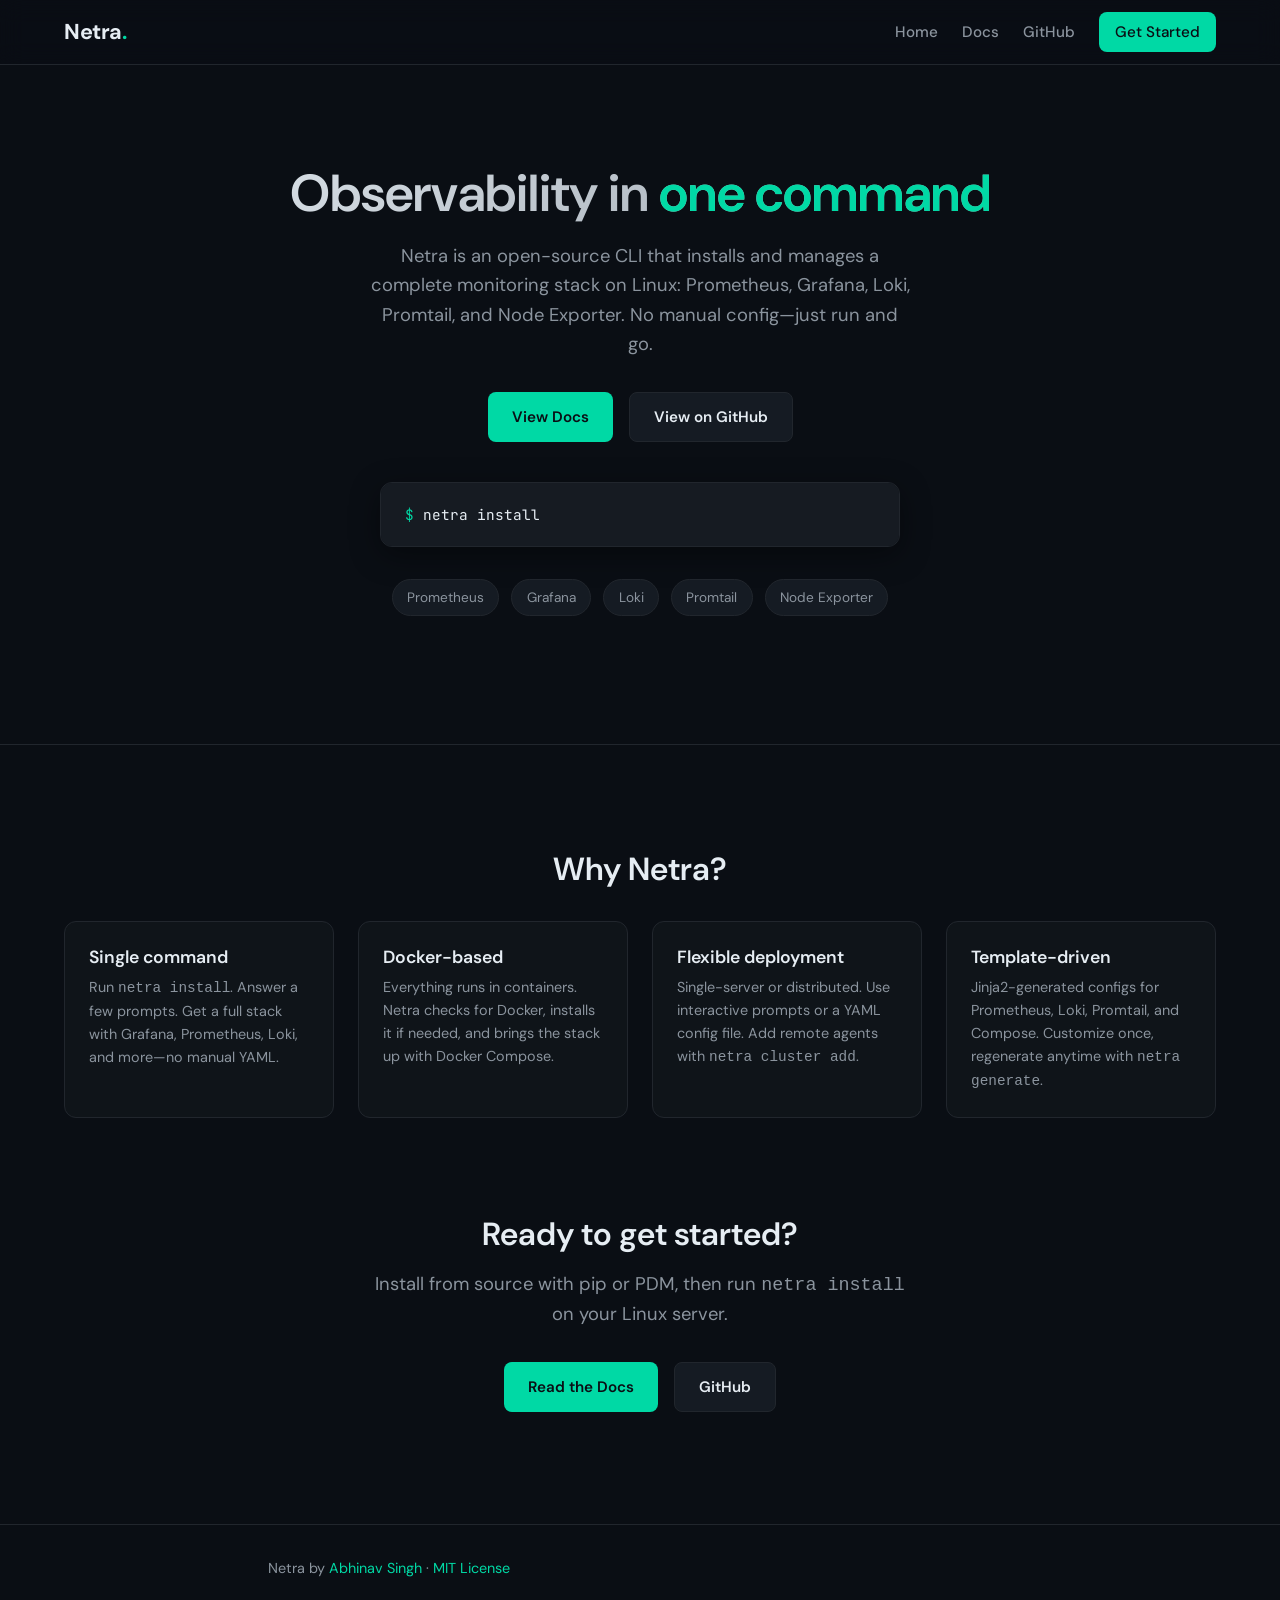
==== index.html @ dc2084f9 "Add index.html for landing page and update links in docs.html" ====
<!DOCTYPE html>
<html lang="en">
<head>
  <meta charset="UTF-8">
  <meta name="viewport" content="width=device-width, initial-scale=1.0">
  <title>Netra – Observability Stack Bootstrap CLI</title>
  <meta name="description" content="One-command observability: deploy Prometheus, Grafana, Loki, Promtail & Node Exporter on Linux.">
  <link rel="preconnect" href="https://fonts.googleapis.com">
  <link rel="preconnect" href="https://fonts.gstatic.com" crossorigin>
  <link href="https://fonts.googleapis.com/css2?family=DM+Sans:ital,opsz,wght@0,9..40,400;0,9..40,500;0,9..40,600;0,9..40,700&family=JetBrains+Mono:wght@400;500&display=swap" rel="stylesheet">
  <link rel="stylesheet" href="website/css/style.css">
</head>
<body>
  <header class="site-header">
    <div class="container">
      <a href="index.html" class="logo">Netra<span>.</span></a>
      <button class="menu-toggle" id="menu-toggle" aria-label="Toggle menu">☰</button>
      <nav>
        <ul class="nav-links" id="nav-links">
          <li><a href="index.html">Home</a></li>
          <li><a href="website/docs.html">Docs</a></li>
          <li><a href="https://github.com/imabhinavdev/netra" target="_blank" rel="noopener">GitHub</a></li>
          <li><a href="website/docs.html#installation" class="nav-cta">Get Started</a></li>
        </ul>
      </nav>
    </div>
  </header>

  <main>
    <section class="hero">
      <div class="container">
        <h1>Observability in <span class="accent">one command</span></h1>
        <p>Netra is an open-source CLI that installs and manages a complete monitoring stack on Linux: Prometheus, Grafana, Loki, Promtail, and Node Exporter. No manual config—just run and go.</p>
        <div class="hero-buttons">
          <a href="website/docs.html#installation" class="btn btn-primary">View Docs</a>
          <a href="https://github.com/imabhinavdev/netra" class="btn btn-secondary" target="_blank" rel="noopener">View on GitHub</a>
        </div>
        <div class="hero-code">
          <pre><span class="prompt">$</span> netra install</pre>
        </div>
        <div class="stack-list">
          <span class="stack-badge">Prometheus</span>
          <span class="stack-badge">Grafana</span>
          <span class="stack-badge">Loki</span>
          <span class="stack-badge">Promtail</span>
          <span class="stack-badge">Node Exporter</span>
        </div>
      </div>
    </section>

    <section class="features">
      <div class="container">
        <h2>Why Netra?</h2>
        <div class="features-grid">
          <article class="feature-card">
            <h3>Single command</h3>
            <p>Run <code>netra install</code>. Answer a few prompts. Get a full stack with Grafana, Prometheus, Loki, and more—no manual YAML.</p>
          </article>
          <article class="feature-card">
            <h3>Docker-based</h3>
            <p>Everything runs in containers. Netra checks for Docker, installs it if needed, and brings the stack up with Docker Compose.</p>
          </article>
          <article class="feature-card">
            <h3>Flexible deployment</h3>
            <p>Single-server or distributed. Use interactive prompts or a YAML config file. Add remote agents with <code>netra cluster add</code>.</p>
          </article>
          <article class="feature-card">
            <h3>Template-driven</h3>
            <p>Jinja2-generated configs for Prometheus, Loki, Promtail, and Compose. Customize once, regenerate anytime with <code>netra generate</code>.</p>
          </article>
        </div>
      </div>
    </section>

    <section class="hero" style="padding-top: 2rem; padding-bottom: 3rem;">
      <div class="container">
        <h2 style="margin-top: 0;">Ready to get started?</h2>
        <p>Install from source with pip or PDM, then run <code>netra install</code> on your Linux server.</p>
        <div class="hero-buttons">
          <a href="website/docs.html" class="btn btn-primary">Read the Docs</a>
          <a href="https://github.com/imabhinavdev/netra" class="btn btn-secondary" target="_blank" rel="noopener">GitHub</a>
        </div>
      </div>
    </section>
  </main>

  <footer class="site-footer">
    <div class="container">
      <p>Netra by <a href="https://github.com/imabhinavdev" target="_blank" rel="noopener">Abhinav Singh</a> · <a href="https://github.com/imabhinavdev/netra/blob/main/LICENSE">MIT License</a></p>
    </div>
  </footer>

  <script>
    document.getElementById('menu-toggle').addEventListener('click', function () {
      document.getElementById('nav-links').classList.toggle('is-open');
    });
  </script>
</body>
</html>
---- website/css/style.css ----
/* Netra – website styles (responsive) */
:root {
  --bg: #0a0e14;
  --bg-card: #0f1419;
  --bg-elevated: #151b23;
  --text: #e6edf3;
  --text-muted: #8b949e;
  --accent: #00d9a5;
  --accent-dim: #00d9a540;
  --accent-hover: #00f0b5;
  --border: #21262d;
  --code-bg: #161b22;
  --radius: 12px;
  --radius-sm: 8px;
  --font-sans: "DM Sans", system-ui, sans-serif;
  --font-mono: "JetBrains Mono", "Fira Code", monospace;
  --shadow: 0 8px 30px rgba(0, 0, 0, 0.4);
  --transition: 0.2s ease;
}

* {
  box-sizing: border-box;
}

html {
  scroll-behavior: smooth;
}

body {
  margin: 0;
  font-family: var(--font-sans);
  background: var(--bg);
  color: var(--text);
  line-height: 1.6;
  -webkit-font-smoothing: antialiased;
}

/* Typography */
h1, h2, h3, h4 {
  font-weight: 600;
  line-height: 1.25;
  color: var(--text);
}

h1 { font-size: clamp(2rem, 5vw, 3.25rem); }
h2 { font-size: clamp(1.5rem, 3vw, 2rem); margin-top: 2.5rem; margin-bottom: 1rem; }
h3 { font-size: 1.25rem; margin-top: 1.5rem; margin-bottom: 0.5rem; }

p {
  margin: 0 0 1rem;
  color: var(--text-muted);
  max-width: 65ch;
}

a {
  color: var(--accent);
  text-decoration: none;
  transition: color var(--transition);
}

a:hover {
  color: var(--accent-hover);
}

/* Layout */
.container {
  width: 100%;
  max-width: 1200px;
  margin: 0 auto;
  padding: 0 1.5rem;
}

/* Header / Nav */
.site-header {
  position: sticky;
  top: 0;
  z-index: 100;
  background: rgba(10, 14, 20, 0.85);
  backdrop-filter: blur(12px);
  border-bottom: 1px solid var(--border);
}

.site-header .container {
  display: flex;
  align-items: center;
  justify-content: space-between;
  height: 64px;
}

.logo {
  font-weight: 700;
  font-size: 1.35rem;
  color: var(--text);
  letter-spacing: -0.02em;
}

.logo span { color: var(--accent); }

.nav-links {
  display: flex;
  align-items: center;
  gap: 1.5rem;
  list-style: none;
  margin: 0;
  padding: 0;
}

.nav-links a {
  color: var(--text-muted);
  font-weight: 500;
  font-size: 0.95rem;
}

.nav-links a:hover { color: var(--accent); }

.nav-cta {
  display: inline-flex;
  align-items: center;
  padding: 0.5rem 1rem;
  background: var(--accent);
  color: var(--bg) !important;
  border-radius: var(--radius-sm);
  font-weight: 600;
}

.nav-cta:hover {
  background: var(--accent-hover);
  color: var(--bg) !important;
}

/* Mobile menu */
.menu-toggle {
  display: none;
  background: none;
  border: none;
  color: var(--text);
  cursor: pointer;
  padding: 0.5rem;
  font-size: 1.5rem;
}

@media (max-width: 768px) {
  .menu-toggle { display: block; }
  .nav-links {
    position: fixed;
    top: 64px;
    left: 0;
    right: 0;
    background: var(--bg-card);
    border-bottom: 1px solid var(--border);
    flex-direction: column;
    padding: 1rem;
    gap: 0.5rem;
    transform: translateY(-100%);
    opacity: 0;
    pointer-events: none;
    transition: transform 0.25s ease, opacity 0.25s ease;
  }
  .nav-links.is-open {
    transform: translateY(0);
    opacity: 1;
    pointer-events: auto;
  }
}

/* Hero */
.hero {
  padding: clamp(4rem, 10vw, 6rem) 0;
  text-align: center;
}

.hero h1 {
  margin: 0 0 1rem;
  background: linear-gradient(135deg, var(--text) 0%, var(--text-muted) 100%);
  -webkit-background-clip: text;
  -webkit-text-fill-color: transparent;
  background-clip: text;
}

.hero .accent { color: var(--accent); -webkit-text-fill-color: var(--accent); }

.hero p {
  margin: 0 auto 2rem;
  font-size: 1.15rem;
  max-width: 540px;
}

.hero-buttons {
  display: flex;
  flex-wrap: wrap;
  gap: 1rem;
  justify-content: center;
}

.btn {
  display: inline-flex;
  align-items: center;
  gap: 0.5rem;
  padding: 0.75rem 1.5rem;
  border-radius: var(--radius-sm);
  font-weight: 600;
  font-size: 0.95rem;
  transition: background var(--transition), transform var(--transition);
  border: none;
  cursor: pointer;
  font-family: inherit;
}

.btn-primary {
  background: var(--accent);
  color: var(--bg);
}

.btn-primary:hover {
  background: var(--accent-hover);
  transform: translateY(-1px);
}

.btn-secondary {
  background: var(--bg-elevated);
  color: var(--text);
  border: 1px solid var(--border);
}

.btn-secondary:hover {
  background: var(--border);
  border-color: var(--text-muted);
}

/* Code block hero */
.hero-code {
  margin-top: 2.5rem;
  text-align: left;
  max-width: 520px;
  margin-left: auto;
  margin-right: auto;
  border-radius: var(--radius);
  overflow: hidden;
  border: 1px solid var(--border);
  box-shadow: var(--shadow);
}

.hero-code pre {
  margin: 0;
  padding: 1.25rem 1.5rem;
  background: var(--code-bg);
  font-family: var(--font-mono);
  font-size: 0.9rem;
  overflow-x: auto;
  color: var(--text);
}

.hero-code .prompt { color: var(--accent); }

/* Features grid */
.features {
  padding: 4rem 0;
  border-top: 1px solid var(--border);
}

.features h2 {
  text-align: center;
  margin-bottom: 2rem;
}

.features-grid {
  display: grid;
  grid-template-columns: repeat(auto-fit, minmax(260px, 1fr));
  gap: 1.5rem;
}

.feature-card {
  background: var(--bg-card);
  border: 1px solid var(--border);
  border-radius: var(--radius);
  padding: 1.5rem;
  transition: border-color var(--transition), box-shadow var(--transition);
}

.feature-card:hover {
  border-color: var(--accent-dim);
  box-shadow: 0 0 0 1px var(--accent-dim);
}

.feature-card h3 {
  margin: 0 0 0.5rem;
  font-size: 1.1rem;
}

.feature-card p {
  margin: 0;
  font-size: 0.9rem;
}

/* Stack list */
.stack-list {
  display: flex;
  flex-wrap: wrap;
  gap: 0.75rem;
  justify-content: center;
  margin: 2rem 0;
}

.stack-badge {
  padding: 0.4rem 0.9rem;
  background: var(--bg-elevated);
  border: 1px solid var(--border);
  border-radius: 999px;
  font-size: 0.85rem;
  color: var(--text-muted);
}

/* Footer */
.site-footer {
  padding: 2rem 0;
  border-top: 1px solid var(--border);
  margin-top: 4rem;
  text-align: center;
}

.site-footer p {
  margin: 0;
  font-size: 0.9rem;
  color: var(--text-muted);
}

.site-footer a { color: var(--accent); }

/* Docs layout */
.docs-layout {
  display: grid;
  grid-template-columns: 240px 1fr;
  gap: 2rem;
  padding: 2rem 0 4rem;
  min-height: calc(100vh - 64px);
}

@media (max-width: 900px) {
  .docs-layout {
    grid-template-columns: 1fr;
  }
}

.docs-sidebar {
  position: sticky;
  top: 80px;
  height: fit-content;
  padding-right: 1rem;
}

.docs-sidebar nav {
  display: flex;
  flex-direction: column;
  gap: 0.25rem;
}

.docs-sidebar a {
  color: var(--text-muted);
  font-size: 0.9rem;
  padding: 0.4rem 0.6rem;
  border-radius: var(--radius-sm);
  transition: color var(--transition), background var(--transition);
}

.docs-sidebar a:hover,
.docs-sidebar a.active {
  color: var(--accent);
  background: var(--accent-dim);
}

.docs-sidebar .nav-section {
  font-size: 0.75rem;
  font-weight: 600;
  text-transform: uppercase;
  letter-spacing: 0.05em;
  color: var(--text-muted);
  margin-top: 1rem;
  margin-bottom: 0.25rem;
  padding-left: 0.6rem;
}

.docs-content {
  max-width: 720px;
}

.docs-content h2 {
  padding-top: 0.5rem;
  border-top: 1px solid var(--border);
}

.docs-content h2:first-child { border-top: none; padding-top: 0; }

/* Code in docs */
.docs-content pre,
.docs-content code {
  font-family: var(--font-mono);
  font-size: 0.875rem;
}

.docs-content code {
  background: var(--code-bg);
  padding: 0.2em 0.45em;
  border-radius: 4px;
  color: var(--accent);
}

.docs-content pre {
  background: var(--code-bg);
  padding: 1rem 1.25rem;
  border-radius: var(--radius-sm);
  overflow-x: auto;
  border: 1px solid var(--border);
  margin: 1rem 0;
}

.docs-content pre code {
  background: none;
  padding: 0;
  color: var(--text);
}

/* Tables */
.docs-content table {
  width: 100%;
  border-collapse: collapse;
  font-size: 0.9rem;
  margin: 1rem 0;
}

.docs-content th,
.docs-content td {
  padding: 0.6rem 0.75rem;
  text-align: left;
  border-bottom: 1px solid var(--border);
}

.docs-content th {
  color: var(--text-muted);
  font-weight: 600;
}

.docs-content tr:last-child td { border-bottom: none; }

/* Lists */
.docs-content ul {
  margin: 0 0 1rem;
  padding-left: 1.5rem;
  color: var(--text-muted);
}

.docs-content li { margin-bottom: 0.35rem; }

/* Mobile docs sidebar */
@media (max-width: 900px) {
  .docs-sidebar {
    position: static;
    padding: 0;
    border-bottom: 1px solid var(--border);
    padding-bottom: 1rem;
    margin-bottom: 1rem;
  }
  .docs-sidebar nav {
    flex-direction: row;
    flex-wrap: wrap;
  }
  .docs-sidebar .nav-section { width: 100%; margin-top: 0.75rem; }
}
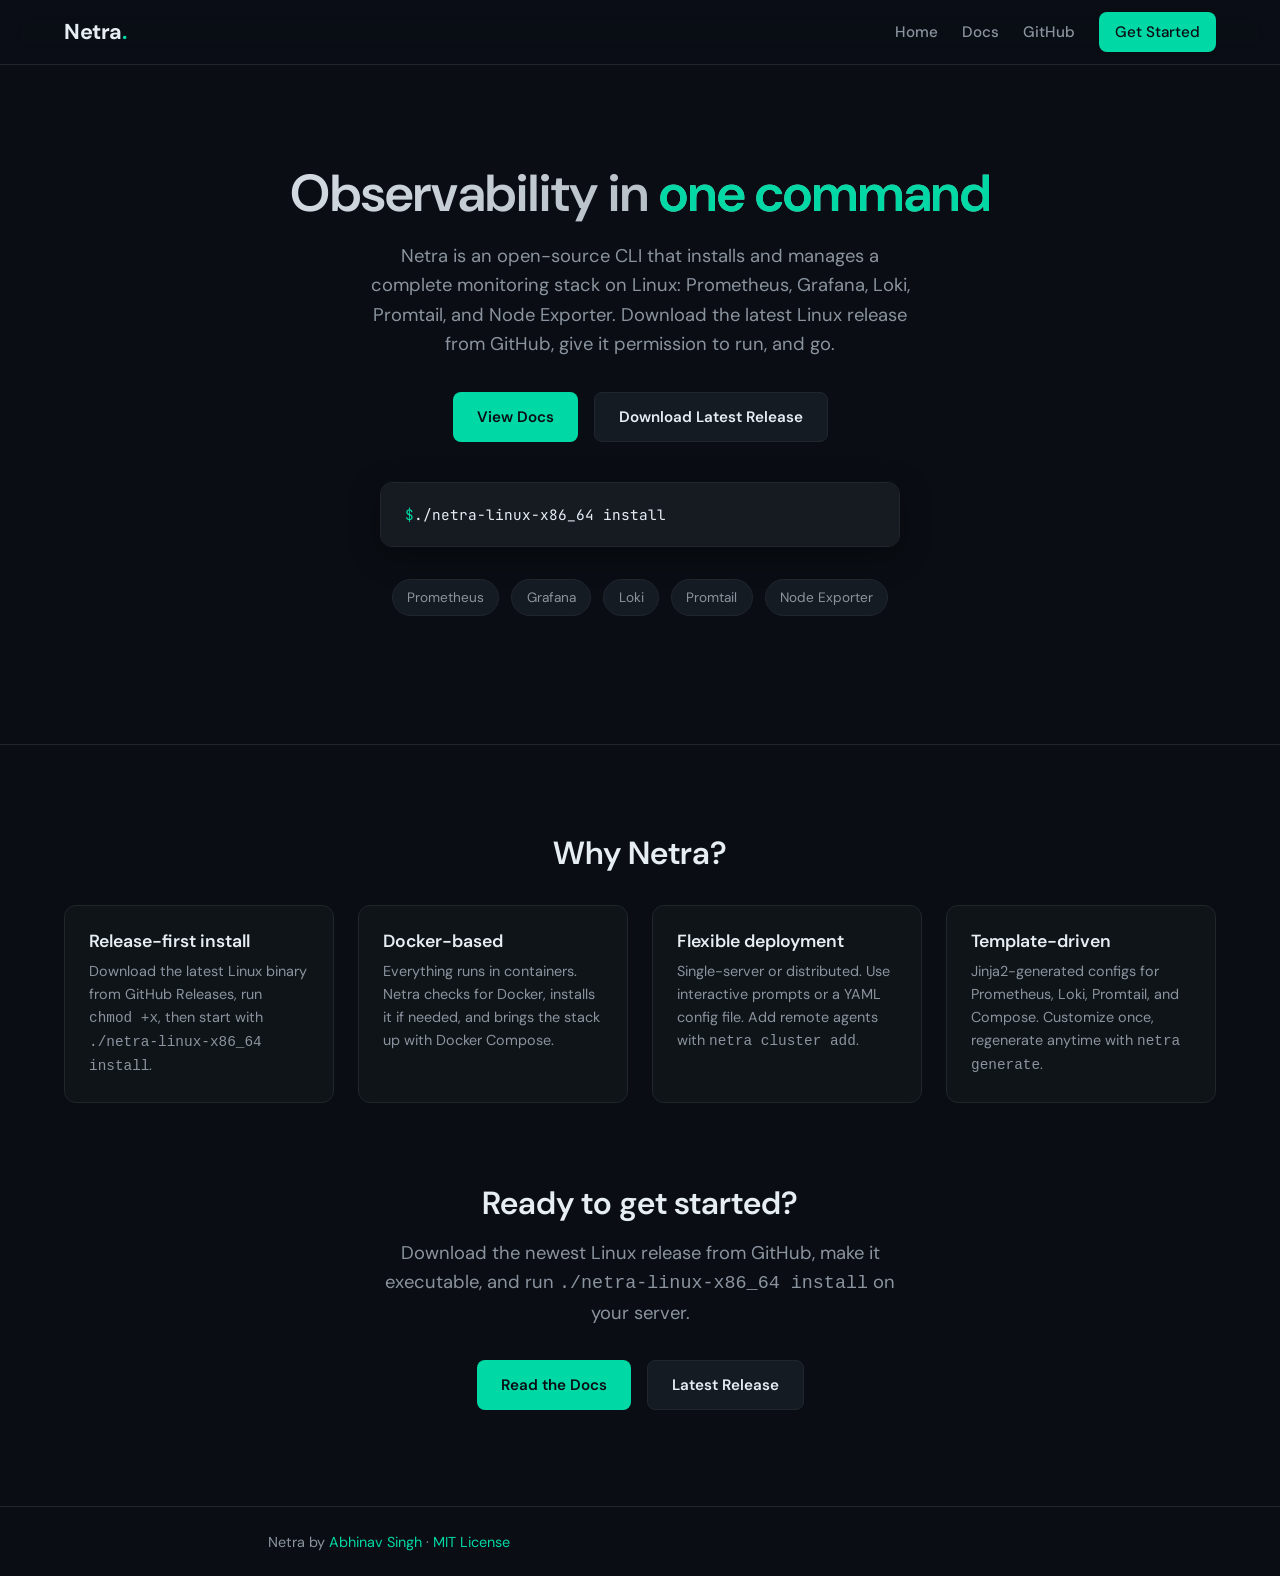
==== commit c44e4da1: "Update installation instructions and links in index.html and docs.html - Revised installation instru" ====
--- a/index.html
+++ b/index.html
@@ -30,13 +30,13 @@
     <section class="hero">
       <div class="container">
         <h1>Observability in <span class="accent">one command</span></h1>
-        <p>Netra is an open-source CLI that installs and manages a complete monitoring stack on Linux: Prometheus, Grafana, Loki, Promtail, and Node Exporter. No manual config—just run and go.</p>
+        <p>Netra is an open-source CLI that installs and manages a complete monitoring stack on Linux: Prometheus, Grafana, Loki, Promtail, and Node Exporter. Download the latest Linux release from GitHub, give it permission to run, and go.</p>
         <div class="hero-buttons">
           <a href="website/docs.html#installation" class="btn btn-primary">View Docs</a>
-          <a href="https://github.com/imabhinavdev/netra" class="btn btn-secondary" target="_blank" rel="noopener">View on GitHub</a>
+          <a href="https://github.com/imabhinavdev/netra/releases/latest" class="btn btn-secondary" target="_blank" rel="noopener">Download Latest Release</a>
         </div>
         <div class="hero-code">
-          <pre><span class="prompt">$</span> netra install</pre>
+          <pre><span class="prompt">$</span>./netra-linux-x86_64 install</pre>
         </div>
         <div class="stack-list">
           <span class="stack-badge">Prometheus</span>
@@ -53,8 +53,8 @@
         <h2>Why Netra?</h2>
         <div class="features-grid">
           <article class="feature-card">
-            <h3>Single command</h3>
-            <p>Run <code>netra install</code>. Answer a few prompts. Get a full stack with Grafana, Prometheus, Loki, and more—no manual YAML.</p>
+            <h3>Release-first install</h3>
+            <p>Download the latest Linux binary from GitHub Releases, run <code>chmod +x</code>, then start with <code>./netra-linux-x86_64 install</code>.</p>
           </article>
           <article class="feature-card">
             <h3>Docker-based</h3>
@@ -75,10 +75,10 @@
     <section class="hero" style="padding-top: 2rem; padding-bottom: 3rem;">
       <div class="container">
         <h2 style="margin-top: 0;">Ready to get started?</h2>
-        <p>Install from source with pip or PDM, then run <code>netra install</code> on your Linux server.</p>
+        <p>Download the newest Linux release from GitHub, make it executable, and run <code>./netra-linux-x86_64 install</code> on your server.</p>
         <div class="hero-buttons">
           <a href="website/docs.html" class="btn btn-primary">Read the Docs</a>
-          <a href="https://github.com/imabhinavdev/netra" class="btn btn-secondary" target="_blank" rel="noopener">GitHub</a>
+          <a href="https://github.com/imabhinavdev/netra/releases/latest" class="btn btn-secondary" target="_blank" rel="noopener">Latest Release</a>
         </div>
       </div>
     </section>
--- a/website/css/style.css
+++ b/website/css/style.css
@@ -62,12 +62,15 @@
   color: var(--accent-hover);
 }
 
-/* Layout */
 .container {
   width: 100%;
   max-width: 1200px;
   margin: 0 auto;
   padding: 0 1.5rem;
+}
+
+@media (max-width: 480px) {
+  .container { padding: 0 1rem; }
 }
 
 /* Header / Nav */
@@ -137,10 +140,24 @@
   cursor: pointer;
   padding: 0.5rem;
   font-size: 1.5rem;
+  min-width: 44px;
+  min-height: 44px;
+  align-items: center;
+  justify-content: center;
+  border-radius: var(--radius-sm);
+  transition: background var(--transition);
+}
+
+.menu-toggle:hover {
+  background: var(--bg-elevated);
 }
 
 @media (max-width: 768px) {
-  .menu-toggle { display: block; }
+  .site-header .container { padding: 0 1rem; }
+  .menu-toggle {
+    display: flex;
+    margin-left: auto;
+  }
   .nav-links {
     position: fixed;
     top: 64px;
@@ -150,23 +167,53 @@
     border-bottom: 1px solid var(--border);
     flex-direction: column;
     padding: 1rem;
-    gap: 0.5rem;
+    gap: 0;
     transform: translateY(-100%);
     opacity: 0;
+    visibility: hidden;
     pointer-events: none;
-    transition: transform 0.25s ease, opacity 0.25s ease;
+    transition: transform 0.25s ease, opacity 0.25s ease, visibility 0.25s;
+    box-shadow: var(--shadow);
+    max-height: calc(100vh - 64px);
+    overflow-y: auto;
   }
   .nav-links.is-open {
     transform: translateY(0);
     opacity: 1;
+    visibility: visible;
     pointer-events: auto;
   }
+  .nav-links li {
+    border-bottom: 1px solid var(--border);
+  }
+  .nav-links li:last-child { border-bottom: none; }
+  .nav-links a {
+    display: block;
+    padding: 0.75rem 1rem;
+    font-size: 1rem;
+    min-height: 44px;
+    display: flex;
+    align-items: center;
+  }
+  .nav-cta { justify-content: center; margin-top: 0.25rem; }
 }
 
 /* Hero */
 .hero {
-  padding: clamp(4rem, 10vw, 6rem) 0;
+  padding: clamp(2.5rem, 8vw, 6rem) 0;
   text-align: center;
+}
+
+@media (max-width: 480px) {
+  .hero { padding: 2rem 0; }
+  .hero h1 { font-size: 1.75rem; }
+  .hero p { font-size: 1rem; margin-bottom: 1.5rem; }
+  .hero-buttons { flex-direction: column; align-items: stretch; }
+  .hero-buttons .btn { justify-content: center; }
+  .hero-code { margin-top: 1.5rem; margin-left: 0; margin-right: 0; }
+  .hero-code pre { padding: 1rem; font-size: 0.8rem; }
+  .stack-list { margin: 1.25rem 0; gap: 0.5rem; }
+  .stack-badge { font-size: 0.8rem; padding: 0.35rem 0.75rem; }
 }
 
 .hero h1 {
@@ -254,8 +301,13 @@
 
 /* Features grid */
 .features {
-  padding: 4rem 0;
+  padding: 3rem 0;
   border-top: 1px solid var(--border);
+}
+
+@media (max-width: 480px) {
+  .features { padding: 2rem 0; }
+  .features h2 { margin-bottom: 1.5rem; font-size: 1.5rem; }
 }
 
 .features h2 {
@@ -265,7 +317,7 @@
 
 .features-grid {
   display: grid;
-  grid-template-columns: repeat(auto-fit, minmax(260px, 1fr));
+  grid-template-columns: repeat(auto-fit, minmax(min(260px, 100%), 1fr));
   gap: 1.5rem;
 }
 
@@ -312,9 +364,9 @@
 
 /* Footer */
 .site-footer {
-  padding: 2rem 0;
+  padding: 1.5rem 0;
   border-top: 1px solid var(--border);
-  margin-top: 4rem;
+  margin-top: 3rem;
   text-align: center;
 }
 
@@ -322,9 +374,15 @@
   margin: 0;
   font-size: 0.9rem;
   color: var(--text-muted);
+  padding: 0 0.5rem;
 }
 
 .site-footer a { color: var(--accent); }
+
+@media (max-width: 480px) {
+  .site-footer { padding: 1.25rem 0; margin-top: 2rem; }
+  .site-footer p { font-size: 0.85rem; }
+}
 
 /* Docs layout */
 .docs-layout {
@@ -333,11 +391,13 @@
   gap: 2rem;
   padding: 2rem 0 4rem;
   min-height: calc(100vh - 64px);
+  position: relative;
 }
 
 @media (max-width: 900px) {
   .docs-layout {
     grid-template-columns: 1fr;
+    padding-top: 1rem;
   }
 }
 
@@ -348,10 +408,81 @@
   padding-right: 1rem;
 }
 
+@media (max-width: 900px) {
+  .docs-sidebar {
+    position: fixed;
+    top: 0;
+    left: 0;
+    width: min(300px, 85vw);
+    height: 100vh;
+    z-index: 200;
+    background: var(--bg-card);
+    border-right: 1px solid var(--border);
+    padding: 1rem 0 2rem 1rem;
+    padding-top: 5rem;
+    margin: 0;
+    transform: translateX(-100%);
+    transition: transform 0.25s ease, box-shadow 0.25s ease;
+    overflow-y: auto;
+    -webkit-overflow-scrolling: touch;
+  }
+  .docs-sidebar.is-open {
+    transform: translateX(0);
+    box-shadow: 8px 0 24px rgba(0, 0, 0, 0.4);
+  }
+  .docs-sidebar-overlay {
+    display: none;
+    position: fixed;
+    inset: 0;
+    background: rgba(0, 0, 0, 0.5);
+    z-index: 199;
+    opacity: 0;
+    transition: opacity 0.25s ease;
+  }
+  .docs-sidebar-overlay.is-open {
+    display: block;
+    opacity: 1;
+  }
+  .docs-sidebar-toggle {
+    display: inline-flex;
+    align-items: center;
+    gap: 0.5rem;
+    padding: 0.5rem 1rem;
+    margin-bottom: 1rem;
+    background: var(--bg-elevated);
+    border: 1px solid var(--border);
+    border-radius: var(--radius-sm);
+    color: var(--text);
+    font-family: var(--font-sans);
+    font-size: 0.9rem;
+    font-weight: 500;
+    cursor: pointer;
+    transition: background var(--transition), border-color var(--transition);
+  }
+  .docs-sidebar-toggle:hover {
+    background: var(--border);
+    border-color: var(--text-muted);
+  }
+}
+
+@media (min-width: 901px) {
+  .docs-sidebar-toggle,
+  .docs-sidebar-overlay { display: none !important; }
+}
+
 .docs-sidebar nav {
   display: flex;
   flex-direction: column;
   gap: 0.25rem;
+}
+
+@media (max-width: 900px) {
+  .docs-sidebar nav {
+    flex-direction: column;
+    flex-wrap: nowrap;
+  }
+  .docs-sidebar .nav-section { margin-top: 1rem; }
+  .docs-sidebar .nav-section:first-child { margin-top: 0; }
 }
 
 .docs-sidebar a {
@@ -379,8 +510,26 @@
   padding-left: 0.6rem;
 }
 
+@media (max-width: 900px) {
+  .docs-sidebar a {
+    padding: 0.6rem 0.75rem;
+    font-size: 0.95rem;
+    min-height: 44px;
+    display: flex;
+    align-items: center;
+  }
+}
+
 .docs-content {
   max-width: 720px;
+  min-width: 0;
+}
+
+@media (max-width: 480px) {
+  .docs-content { padding: 0 0.25rem; }
+  .docs-content h1 { font-size: 1.5rem; }
+  .docs-content h2 { font-size: 1.25rem; margin-top: 2rem; }
+  .docs-content h3 { font-size: 1.1rem; }
 }
 
 .docs-content h2 {
@@ -409,8 +558,21 @@
   padding: 1rem 1.25rem;
   border-radius: var(--radius-sm);
   overflow-x: auto;
+  -webkit-overflow-scrolling: touch;
   border: 1px solid var(--border);
   margin: 1rem 0;
+}
+
+@media (max-width: 480px) {
+  .docs-content pre {
+    padding: 0.75rem 1rem;
+    font-size: 0.8rem;
+    margin-left: -0.25rem;
+    margin-right: -0.25rem;
+    border-radius: var(--radius-sm);
+  }
+  .docs-content pre code { font-size: 0.8rem; }
+  .docs-content code { font-size: 0.8rem; }
 }
 
 .docs-content pre code {
@@ -427,11 +589,23 @@
   margin: 1rem 0;
 }
 
+/* Table scroll wrapper for mobile */
+.table-wrapper {
+  overflow-x: auto;
+  -webkit-overflow-scrolling: touch;
+  margin: 1rem 0;
+  border: 1px solid var(--border);
+  border-radius: var(--radius-sm);
+}
+
+.table-wrapper table { margin: 0; }
+
 .docs-content th,
 .docs-content td {
   padding: 0.6rem 0.75rem;
   text-align: left;
   border-bottom: 1px solid var(--border);
+  white-space: nowrap;
 }
 
 .docs-content th {
@@ -440,6 +614,15 @@
 }
 
 .docs-content tr:last-child td { border-bottom: none; }
+
+@media (max-width: 600px) {
+  .docs-content th,
+  .docs-content td {
+    padding: 0.5rem 0.6rem;
+    font-size: 0.85rem;
+  }
+  .docs-content td:first-child { white-space: normal; max-width: 140px; }
+}
 
 /* Lists */
 .docs-content ul {
@@ -450,18 +633,4 @@
 
 .docs-content li { margin-bottom: 0.35rem; }
 
-/* Mobile docs sidebar */
-@media (max-width: 900px) {
-  .docs-sidebar {
-    position: static;
-    padding: 0;
-    border-bottom: 1px solid var(--border);
-    padding-bottom: 1rem;
-    margin-bottom: 1rem;
-  }
-  .docs-sidebar nav {
-    flex-direction: row;
-    flex-wrap: wrap;
-  }
-  .docs-sidebar .nav-section { width: 100%; margin-top: 0.75rem; }
-}
+/* Mobile docs sidebar - legacy row layout removed in favor of drawer */
